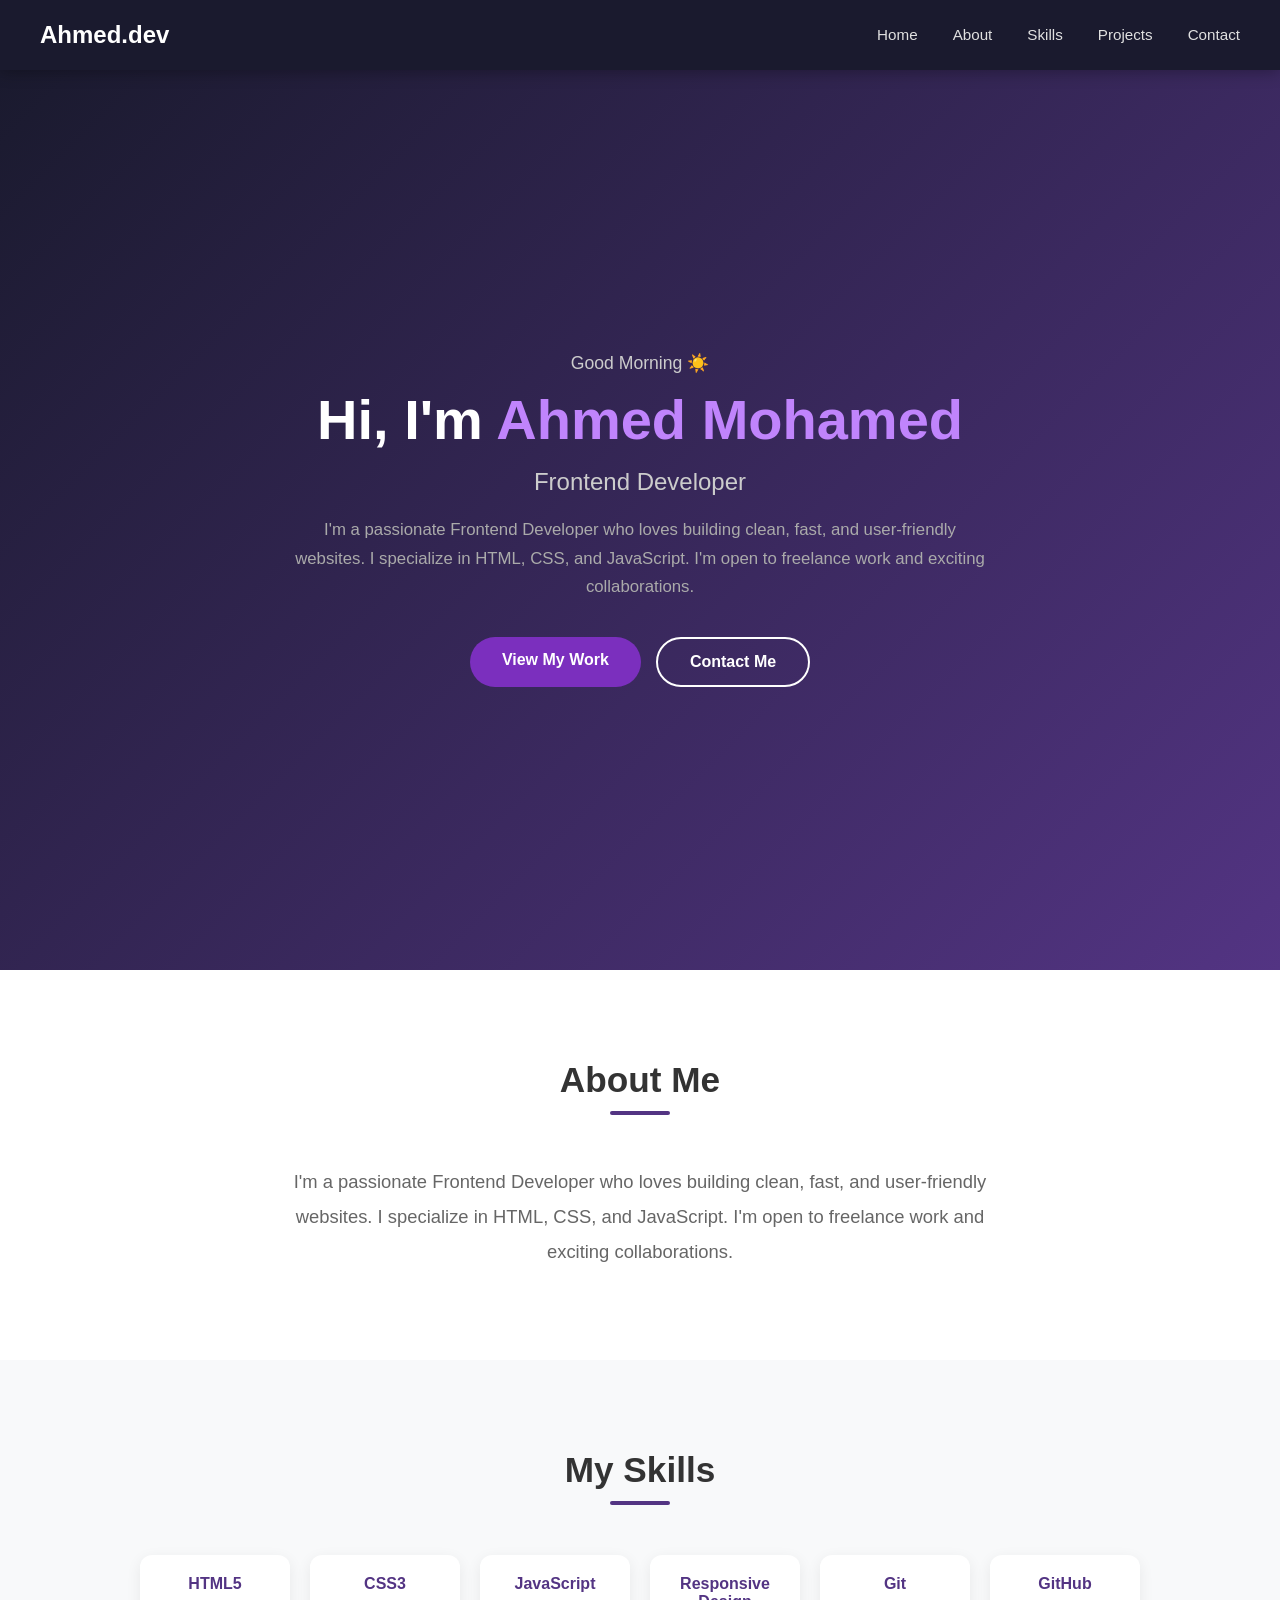
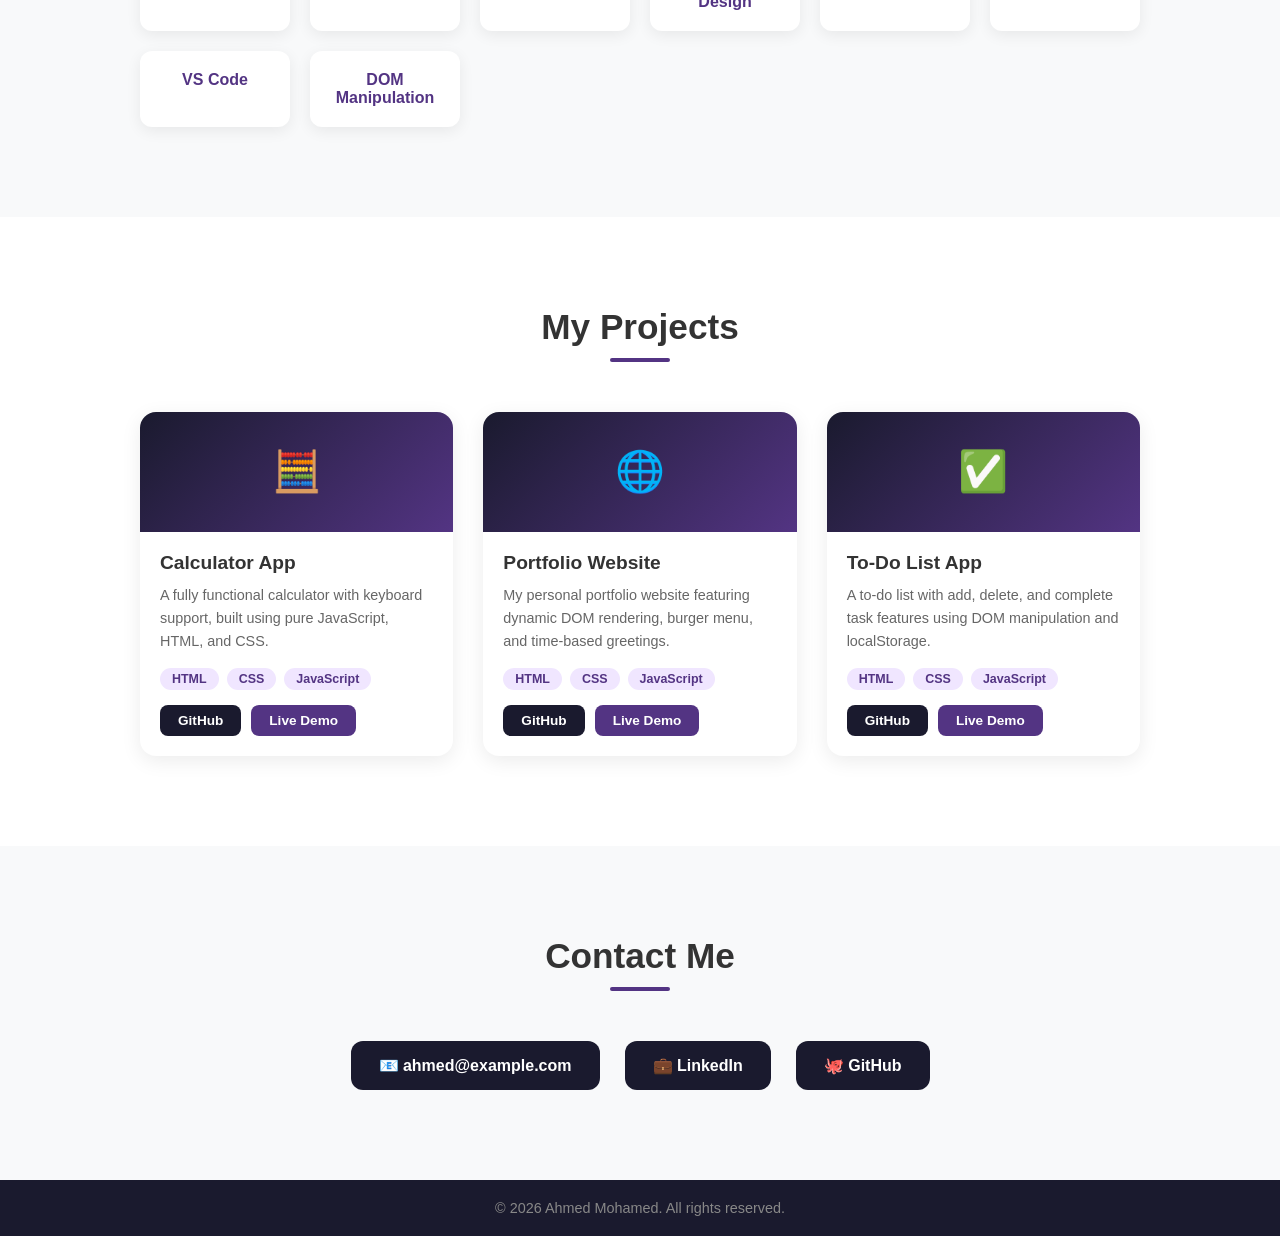
==== index.html @ c16812e4 "Add files via upload" ====
<!DOCTYPE html>
<html lang="en">
<head>
  <meta charset="UTF-8" />
  <meta name="viewport" content="width=device-width, initial-scale=1.0"/>
  <title>Ahmed Mohamed - Frontend Developer</title>
  <link rel="stylesheet" href="style.css" />
</head>
<body>

  <!-- ===== NAVBAR ===== -->
  <header>
    <nav class="navbar">
      <div class="logo">Ahmed.dev</div>
      <button class="burger" id="burger-btn" aria-label="Toggle menu">
        <span></span><span></span><span></span>
      </button>
      <ul class="nav-menu" id="nav-menu">
        <li><a href="#home" class="nav-link">Home</a></li>
        <li><a href="#about" class="nav-link">About</a></li>
        <li><a href="#skills" class="nav-link">Skills</a></li>
        <li><a href="#projects" class="nav-link">Projects</a></li>
        <li><a href="#contact" class="nav-link">Contact</a></li>
      </ul>
    </nav>
  </header>

  <!-- ===== HERO ===== -->
  <section id="home" class="hero">
    <div class="hero-content">
      <p id="hero-greeting" class="greeting"></p>
      <h1>Hi, I'm <span class="highlight" id="hero-name"></span></h1>
      <h2 id="hero-title"></h2>
      <p id="hero-about" class="hero-desc"></p>
      <div class="hero-btns">
        <a href="#projects" class="btn btn-primary">View My Work</a>
        <a href="#contact" class="btn btn-outline">Contact Me</a>
      </div>
    </div>
  </section>

  <!-- ===== ABOUT ===== -->
  <section id="about" class="section">
    <div class="container">
      <h2 class="section-title">About Me</h2>
      <p id="about-text" class="about-text"></p>
    </div>
  </section>

  <!-- ===== SKILLS ===== -->
  <section id="skills" class="section section-dark">
    <div class="container">
      <h2 class="section-title">My Skills</h2>
      <div id="skills-grid" class="skills-grid"></div>
    </div>
  </section>

  <!-- ===== PROJECTS ===== -->
  <section id="projects" class="section">
    <div class="container">
      <h2 class="section-title">My Projects</h2>
      <div id="projects-grid" class="projects-grid"></div>
    </div>
  </section>

  <!-- ===== CONTACT ===== -->
  <section id="contact" class="section section-dark">
    <div class="container">
      <h2 class="section-title">Contact Me</h2>
      <div id="contact-links" class="contact-links"></div>
    </div>
  </section>

  <!-- ===== FOOTER ===== -->
  <footer>
    <p id="footer-text"></p>
  </footer>

  <!-- Scripts: data first, then main script -->
  <script src="data.js"></script>
  <script src="script.js"></script>
</body>
</html>
---- style.css ----
/* ===== Portfolio CSS - Sessions 03-09 ===== */

* {
  margin: 0;
  padding: 0;
  box-sizing: border-box;
}

:root {
  --primary: #533483;
  --primary-light: #7b2fbe;
  --bg-dark: #1a1a2e;
  --bg-darker: #16213e;
  --bg-light: #f8f9fa;
  --text-main: #333;
  --text-light: #666;
  --text-white: #e0e0e0;
}

html {
  scroll-behavior: smooth;
}

body {
  font-family: 'Segoe UI', Arial, sans-serif;
  color: var(--text-main);
}

/* ===== NAVBAR ===== */
.navbar {
  display: flex;
  align-items: center;
  justify-content: space-between;
  padding: 0 40px;
  height: 70px;
  background: var(--bg-dark);
  position: sticky;
  top: 0;
  z-index: 1000;
  box-shadow: 0 2px 15px rgba(0,0,0,0.3);
}

.logo {
  color: #fff;
  font-size: 1.5rem;
  font-weight: bold;
}

.nav-menu {
  list-style: none;
  display: flex;
  gap: 35px;
}

.nav-link {
  color: var(--text-white);
  text-decoration: none;
  font-size: 0.95rem;
  transition: color 0.2s;
  position: relative;
}

.nav-link::after {
  content: '';
  position: absolute;
  bottom: -4px;
  left: 0;
  width: 0;
  height: 2px;
  background: var(--primary-light);
  transition: width 0.3s;
}

.nav-link:hover::after { width: 100%; }
.nav-link:hover { color: #fff; }

/* Burger */
.burger {
  display: none;
  flex-direction: column;
  justify-content: space-between;
  width: 28px;
  height: 20px;
  background: none;
  border: none;
  cursor: pointer;
}

.burger span {
  display: block;
  height: 3px;
  background: #e0e0e0;
  border-radius: 3px;
  transition: all 0.3s ease;
}

.burger.active span:nth-child(1) { transform: translateY(8.5px) rotate(45deg); }
.burger.active span:nth-child(2) { opacity: 0; }
.burger.active span:nth-child(3) { transform: translateY(-8.5px) rotate(-45deg); }

/* ===== HERO ===== */
.hero {
  background: linear-gradient(135deg, var(--bg-dark) 0%, var(--primary) 100%);
  color: #fff;
  min-height: 100vh;
  display: flex;
  align-items: center;
  justify-content: center;
  text-align: center;
  padding: 40px 20px;
}

.hero-content { max-width: 700px; }

.greeting {
  font-size: 1.1rem;
  color: #ccc;
  margin-bottom: 12px;
}

.hero h1 {
  font-size: 3.5rem;
  margin-bottom: 15px;
  line-height: 1.2;
}

.highlight { color: #c084fc; }

.hero h2 {
  font-size: 1.5rem;
  color: #ccc;
  font-weight: 400;
  margin-bottom: 20px;
}

.hero-desc {
  font-size: 1.05rem;
  color: #aaa;
  line-height: 1.7;
  margin-bottom: 35px;
}

.hero-btns { display: flex; gap: 15px; justify-content: center; flex-wrap: wrap; }

.btn {
  padding: 14px 32px;
  border-radius: 30px;
  text-decoration: none;
  font-size: 1rem;
  font-weight: 600;
  transition: all 0.3s;
}

.btn-primary { background: var(--primary-light); color: #fff; }
.btn-primary:hover { background: #9333ea; transform: translateY(-2px); }

.btn-outline { border: 2px solid #fff; color: #fff; }
.btn-outline:hover { background: #fff; color: var(--bg-dark); }

/* ===== SECTIONS ===== */
.section { padding: 90px 20px; }
.section-dark { background: var(--bg-light); }

.container { max-width: 1000px; margin: 0 auto; }

.section-title {
  font-size: 2.2rem;
  text-align: center;
  margin-bottom: 50px;
  position: relative;
  padding-bottom: 15px;
}

.section-title::after {
  content: '';
  position: absolute;
  bottom: 0;
  left: 50%;
  transform: translateX(-50%);
  width: 60px;
  height: 4px;
  background: var(--primary);
  border-radius: 2px;
}

/* About */
.about-text {
  font-size: 1.15rem;
  line-height: 1.9;
  color: var(--text-light);
  text-align: center;
  max-width: 700px;
  margin: 0 auto;
}

/* Skills */
.skills-grid {
  display: grid;
  grid-template-columns: repeat(auto-fit, minmax(140px, 1fr));
  gap: 20px;
}

.skill-card {
  background: #fff;
  padding: 20px;
  border-radius: 12px;
  text-align: center;
  font-weight: 600;
  color: var(--primary);
  box-shadow: 0 4px 15px rgba(0,0,0,0.07);
  transition: transform 0.2s, box-shadow 0.2s;
}

.skill-card:hover {
  transform: translateY(-4px);
  box-shadow: 0 8px 25px rgba(83,52,131,0.15);
}

/* Projects */
.projects-grid {
  display: grid;
  grid-template-columns: repeat(auto-fit, minmax(280px, 1fr));
  gap: 30px;
}

.project-card {
  background: #fff;
  border-radius: 16px;
  overflow: hidden;
  box-shadow: 0 5px 20px rgba(0,0,0,0.08);
  transition: transform 0.3s;
}

.project-card:hover { transform: translateY(-6px); }

.project-header {
  background: linear-gradient(135deg, var(--bg-dark), var(--primary));
  height: 120px;
  display: flex;
  align-items: center;
  justify-content: center;
  font-size: 2.5rem;
}

.project-body { padding: 20px; }

.project-body h3 {
  font-size: 1.2rem;
  margin-bottom: 10px;
  color: var(--text-main);
}

.project-body p {
  font-size: 0.9rem;
  color: var(--text-light);
  line-height: 1.6;
  margin-bottom: 15px;
}

.tech-tags { display: flex; flex-wrap: wrap; gap: 8px; margin-bottom: 15px; }

.tech-tag {
  background: #f0e6ff;
  color: var(--primary);
  padding: 4px 12px;
  border-radius: 20px;
  font-size: 0.78rem;
  font-weight: 600;
}

.project-links { display: flex; gap: 10px; }

.project-link {
  padding: 8px 18px;
  border-radius: 8px;
  text-decoration: none;
  font-size: 0.85rem;
  font-weight: 600;
  transition: opacity 0.2s;
}

.project-link:hover { opacity: 0.8; }
.project-link.github { background: var(--bg-dark); color: #fff; }
.project-link.live { background: var(--primary); color: #fff; }

/* Contact */
.contact-links {
  display: flex;
  justify-content: center;
  gap: 25px;
  flex-wrap: wrap;
}

.contact-link {
  display: flex;
  align-items: center;
  gap: 10px;
  padding: 15px 28px;
  background: var(--bg-dark);
  color: #fff;
  text-decoration: none;
  border-radius: 12px;
  font-size: 1rem;
  font-weight: 600;
  transition: transform 0.2s, background 0.2s;
}

.contact-link:hover { background: var(--primary); transform: translateY(-3px); }

/* Footer */
footer {
  background: var(--bg-dark);
  color: #888;
  text-align: center;
  padding: 20px;
  font-size: 0.9rem;
}

/* ===== MOBILE ===== */
@media (max-width: 768px) {
  .burger { display: flex; }

  .nav-menu {
    position: fixed;
    top: 70px;
    left: 0;
    right: 0;
    background: var(--bg-darker);
    flex-direction: column;
    align-items: center;
    gap: 0;
    max-height: 0;
    overflow: hidden;
    transition: max-height 0.4s ease;
  }

  .nav-menu.open { max-height: 400px; }

  .nav-menu li { width: 100%; text-align: center; border-bottom: 1px solid #ffffff10; }
  .nav-link { display: block; padding: 18px; font-size: 1.1rem; }

  .hero h1 { font-size: 2.4rem; }
  .hero h2 { font-size: 1.2rem; }

  .skills-grid { grid-template-columns: repeat(2, 1fr); }
  .projects-grid { grid-template-columns: 1fr; }
}
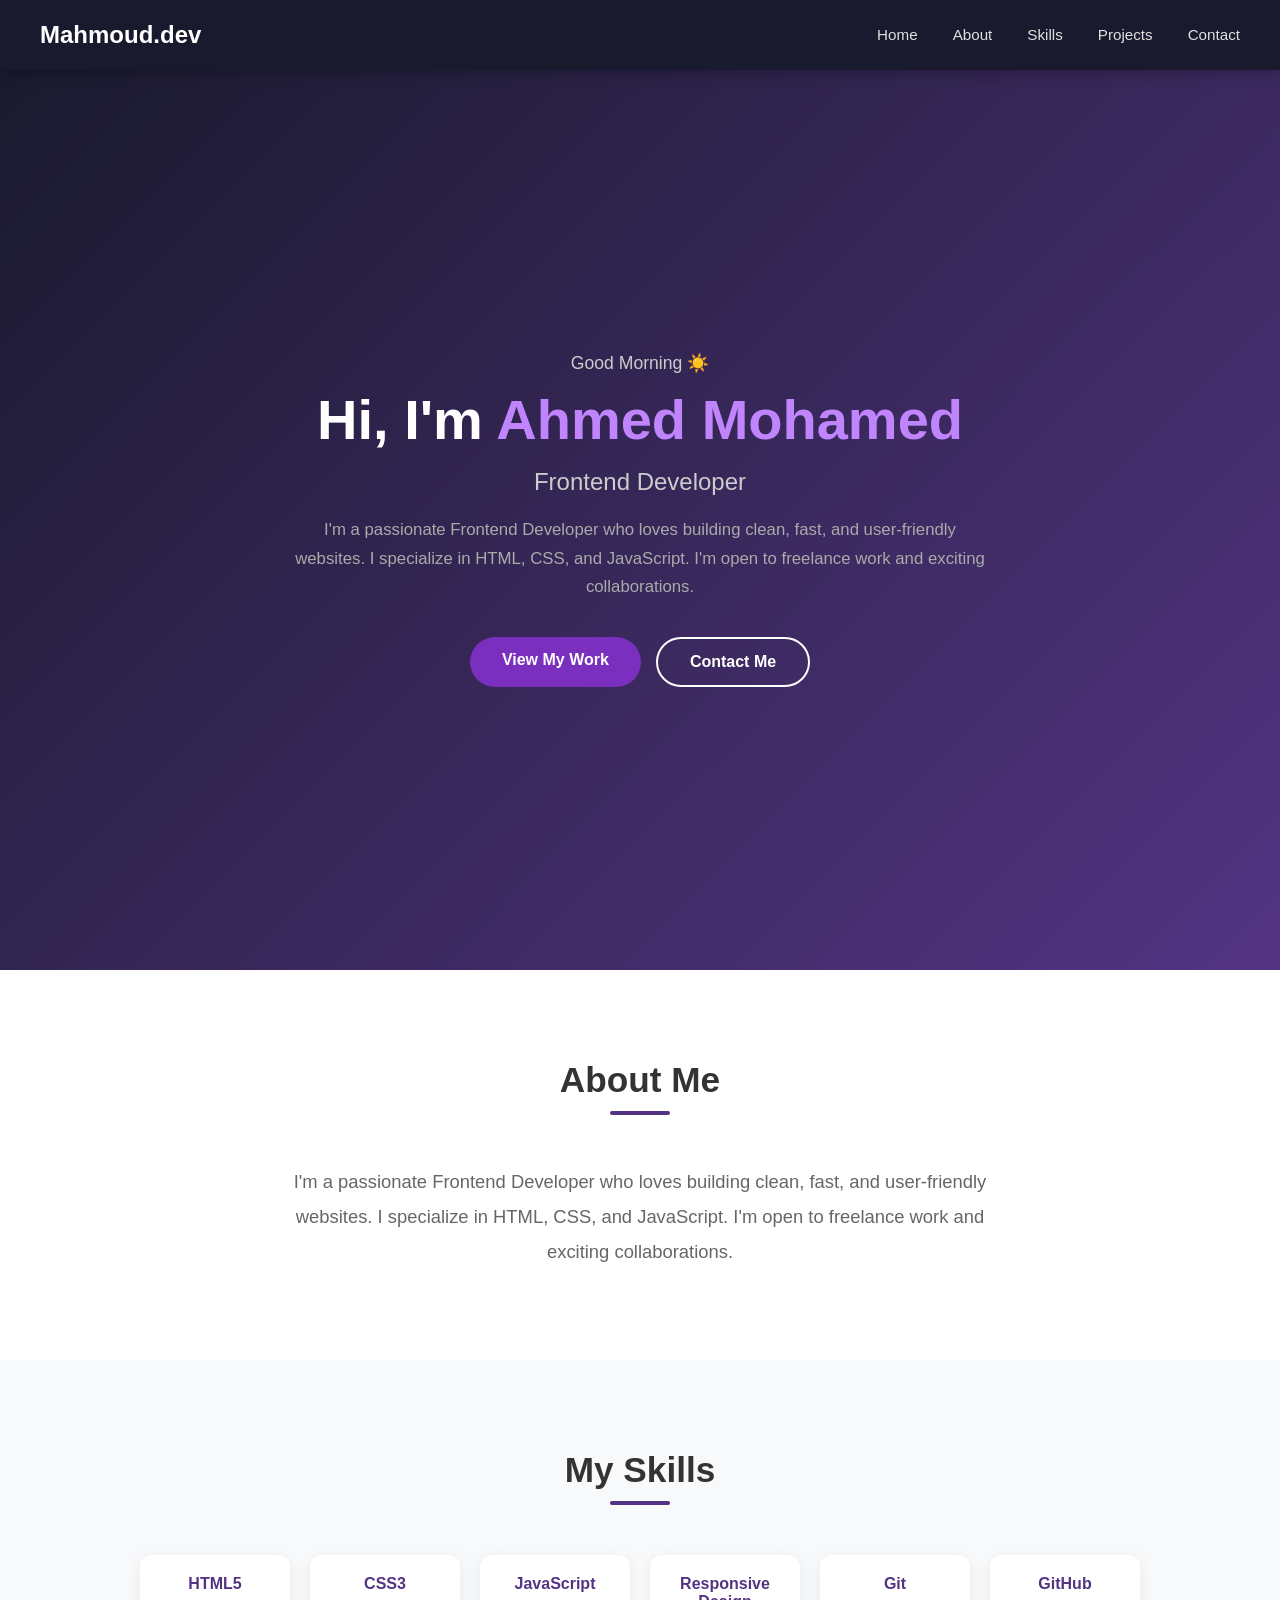
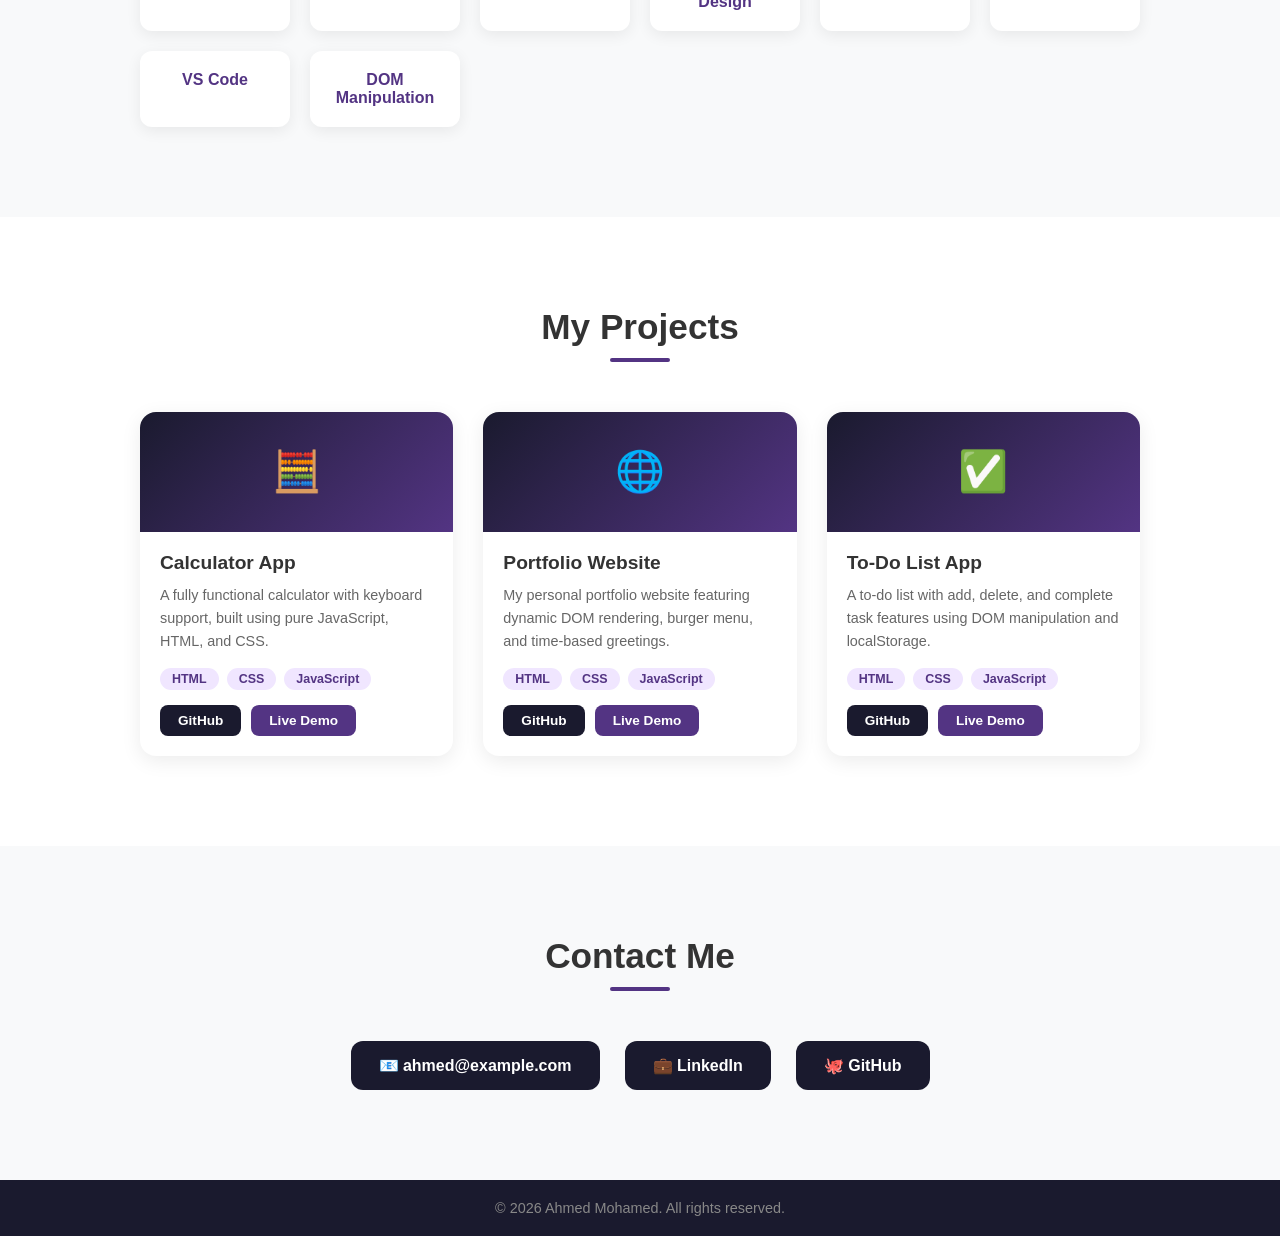
==== commit 86d02640: "Update title and logo in index.html" ====
--- a/index.html
+++ b/index.html
@@ -3,7 +3,7 @@
 <head>
   <meta charset="UTF-8" />
   <meta name="viewport" content="width=device-width, initial-scale=1.0"/>
-  <title>Ahmed Mohamed - Frontend Developer</title>
+  <title>  Mahmoud Ali - Frontend Developer</title>
   <link rel="stylesheet" href="style.css" />
 </head>
 <body>
@@ -11,7 +11,7 @@
   <!-- ===== NAVBAR ===== -->
   <header>
     <nav class="navbar">
-      <div class="logo">Ahmed.dev</div>
+      <div class="logo">Mahmoud.dev</div>
       <button class="burger" id="burger-btn" aria-label="Toggle menu">
         <span></span><span></span><span></span>
       </button>
